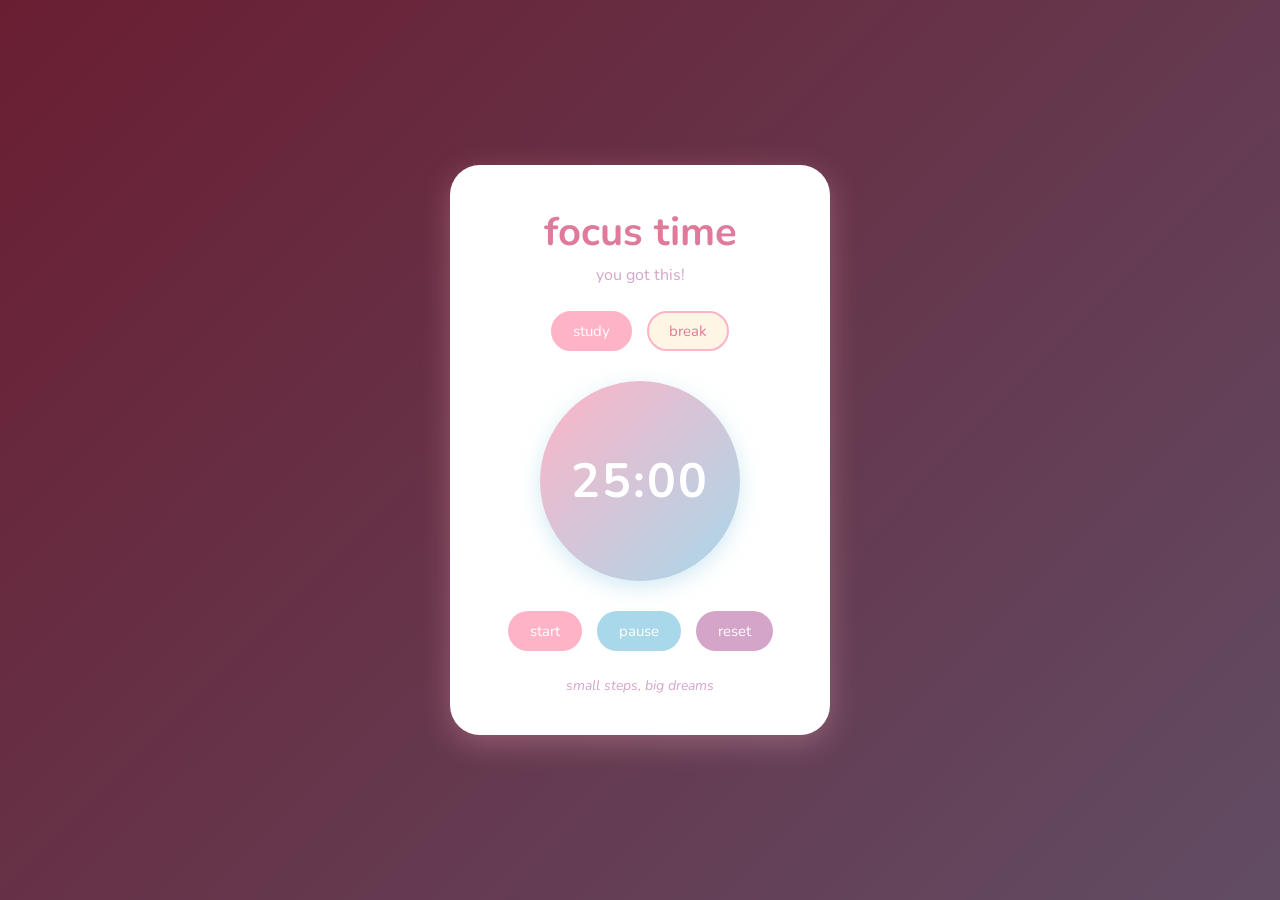
==== index.html @ 47591b63 "Rename pomodoro.html to index.html" ====
<!DOCTYPE html>
<html>
    <head>
        <meta charset="utf-8">
        <meta name="viewport" content="width=device-width, initial-scale=1.0">
        <title>🍅 Pomodoro Timer</title>
        <link rel="stylesheet" href="pomodoro.css">
        <script src="pomodoro.js" defer></script>
    </head>

    <body>

        <div class="container">

           
            <h1>focus time</h1>
            <p class="subtitle">you got this!</p>

                        <div class="mode-buttons">
                <button class="mode-btn active" id="study-btn">study</button>
                <button class="mode-btn" id="break-btn">break</button>
            </div>

            
            <div class="timer-circle">
                <span id="timer">25:00</span>
            </div>

            
            <div class="controls">
                <button class="control-btn" id="start">start</button>
                <button class="control-btn" id="pause">pause</button>
                <button class="control-btn" id="reset">reset</button>
            </div>

            
            <p class="quote" id="quote">small steps, big dreams </p>

        </div>

    </body>
</html>
---- pomodoro.css ----
@import url('https://fonts.googleapis.com/css2?family=Nunito:wght@400;600;700&display=swap');

:root {
  --pink: #ffb3c6;
  --blue: #a8d8ea;
  --cream: #fff5e4;
  --dark-pink: #e07a9a;
  --soft-purple: #d4a5c9;
}

* {
  margin: 0;
  padding: 0;
  box-sizing: border-box;
}

body {
  background: linear-gradient(135deg, #6a1e32, #597b96, #de70f4);
  background-size: 400% 400%;
  animation: gradientMove 12s ease infinite;
  font-family: 'Nunito', sans-serif;
  color: var(--dark-pink);
  min-height: 100vh;
  display: flex;
  justify-content: center;
  align-items: center;
}

@keyframes gradientMove {

0%{ 
   
   background-position: 0% 50%;}
    
50%{
      background-position: 100% 50%;}

100%{
      background-position: 0% 50%;}


}

.container {
  text-align: center;
  padding: 40px;
  background: white;
  border-radius: 30px;
  box-shadow: 0 8px 30px rgba(255, 179, 198, 0.3);
  width: 380px;
}


h1 {
  font-size: 40px;
  color: var(--dark-pink);
  margin-bottom: 5px;
}

.subtitle {
  font-size: 16px;
  color: var(--soft-purple);
  margin-bottom: 25px;
}


.mode-buttons {
  display: flex;
  justify-content: center;
  gap: 15px;
  margin-bottom: 30px;
}

.mode-btn {
  background: var(--cream);
  border: 2px solid var(--pink);
  color: var(--dark-pink);
  padding: 8px 20px;
  border-radius: 20px;
  font-size: 15px;
  font-family: 'Nunito', sans-serif;
  cursor: pointer;
  transition: all 0.3s ease;
}

.mode-btn:hover {
  background: var(--pink);
  color: white;
}

.mode-btn.active {
  background: var(--pink);
  color: white;
}


.timer-circle {
  width: 200px;
  height: 200px;
  border-radius: 50%;
  background: linear-gradient(135deg, var(--pink), var(--blue));
  display: flex;
  justify-content: center;
  align-items: center;
  margin: 0 auto 30px auto;
  box-shadow: 0 6px 20px rgba(168, 216, 234, 0.5);
}

#timer {
  font-size: 48px;
  font-weight: 700;
  color: white;
  letter-spacing: 2px;
}


.controls {
  display: flex;
  justify-content: center;
  gap: 15px;
  margin-bottom: 25px;
}

.control-btn {
  background: var(--pink);
  border: none;
  color: white;
  padding: 10px 22px;
  border-radius: 20px;
  font-size: 15px;
  font-family: 'Nunito', sans-serif;
  cursor: pointer;
  transition: all 0.3s ease;
}

.control-btn:hover {
  background: var(--dark-pink);
  transform: scale(1.05);
}

#pause {
  background: var(--blue);
}

#pause:hover {
  background: #7bbdd4;
}

#reset {
  background: var(--soft-purple);
}

#reset:hover {
  background: #b988ae;
}


.quote {
  font-size: 14px;
  color: var(--soft-purple);
  font-style: italic;
}
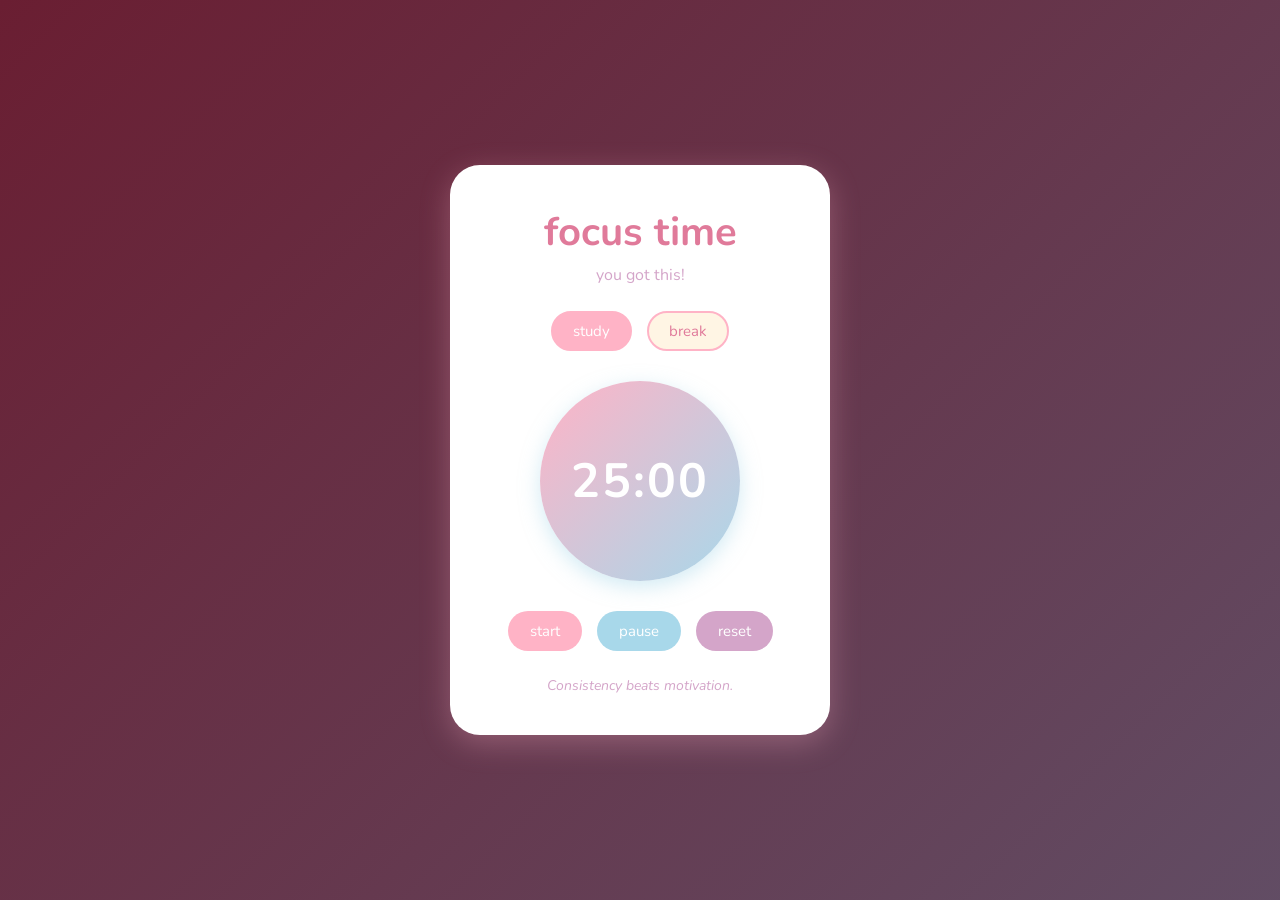
==== commit 1bf8d3df: "Implement dynamic quote feature in index.html Added a script to change quotes every 5 seconds." ====
--- a/index.html
+++ b/index.html
@@ -38,5 +38,22 @@
 
         </div>
 
+<script>
+  const quotes = [
+    "Small progress is still progress.",
+    "Focus on one thing at a time.",
+    "Consistency beats motivation.",
+    "Build it, then improve it."
+  ];
+
+  function changeQuote() {
+    const randomIndex = Math.floor(Math.random() * quotes.length);
+    document.getElementById("quote").textContent = quotes[randomIndex];
+  }
+
+  changeQuote();
+  setInterval(changeQuote, 5000);
+</script>
+        
     </body>
 </html>
